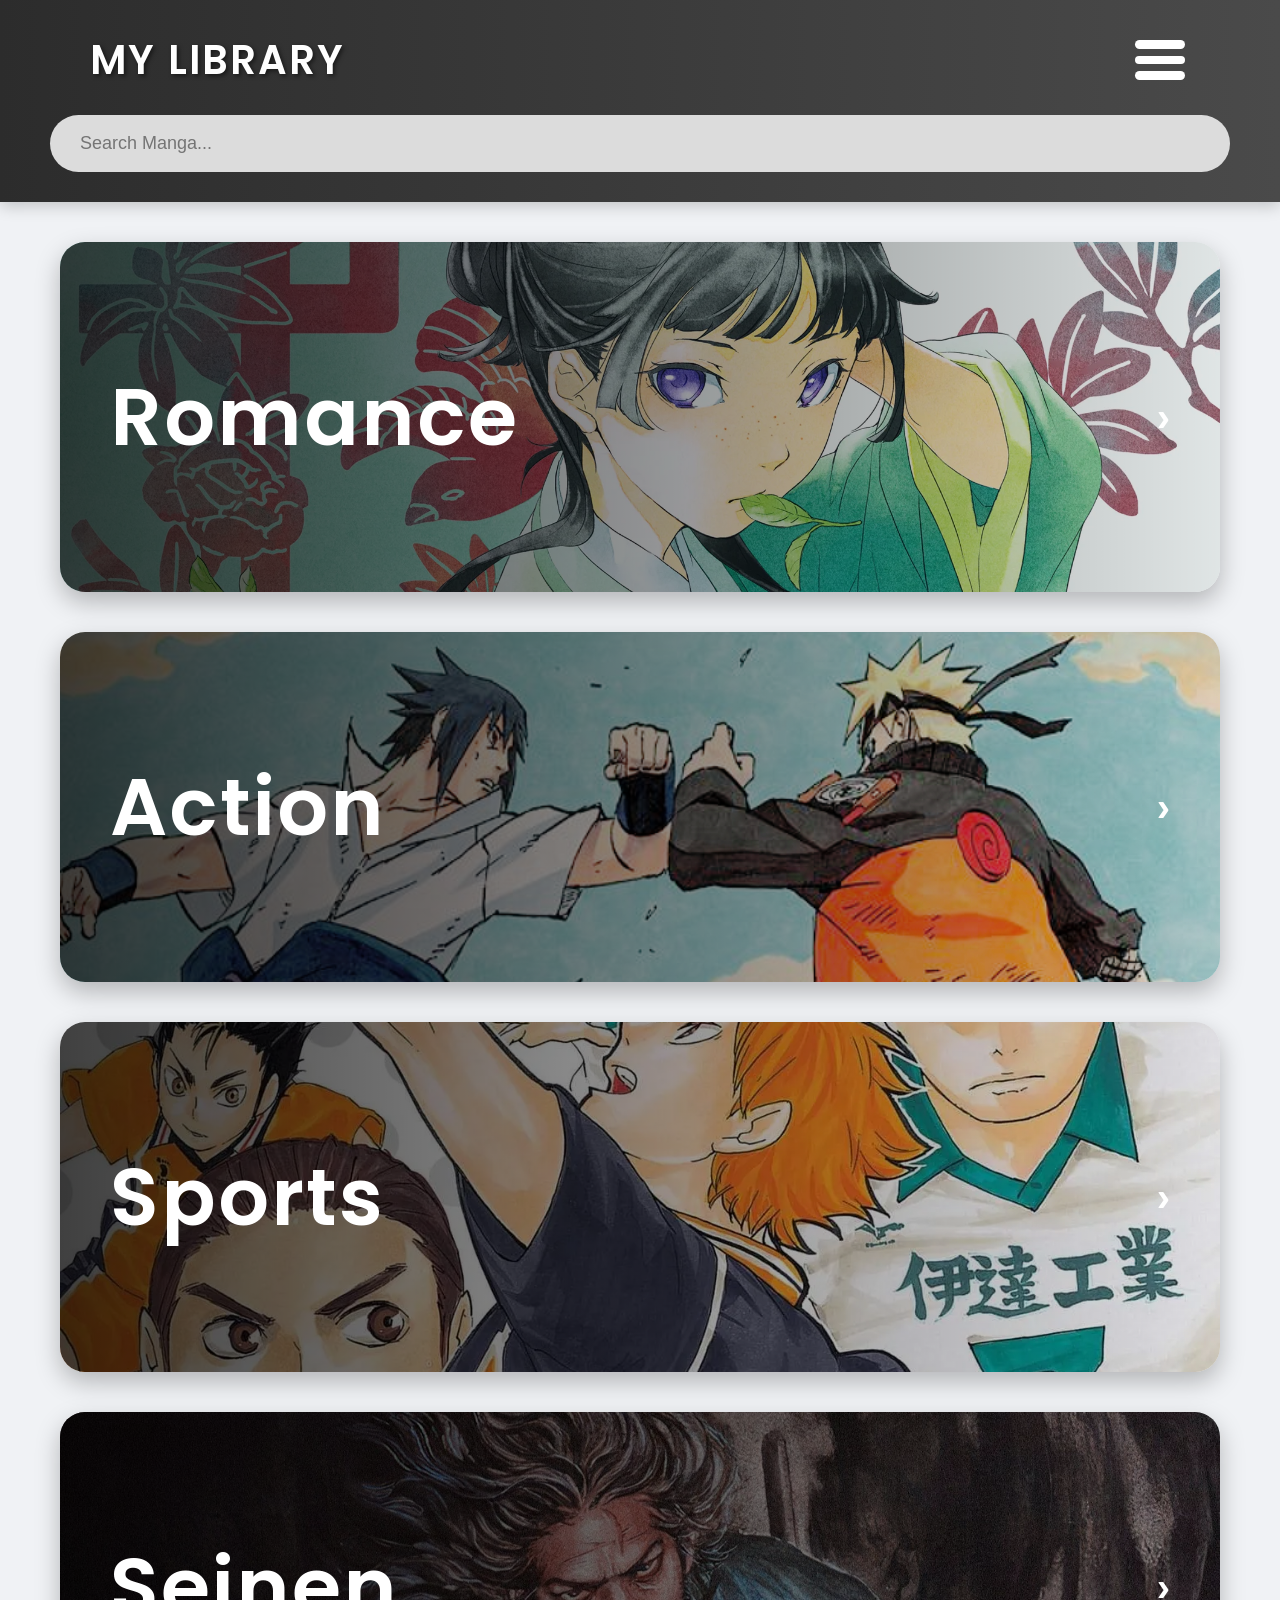
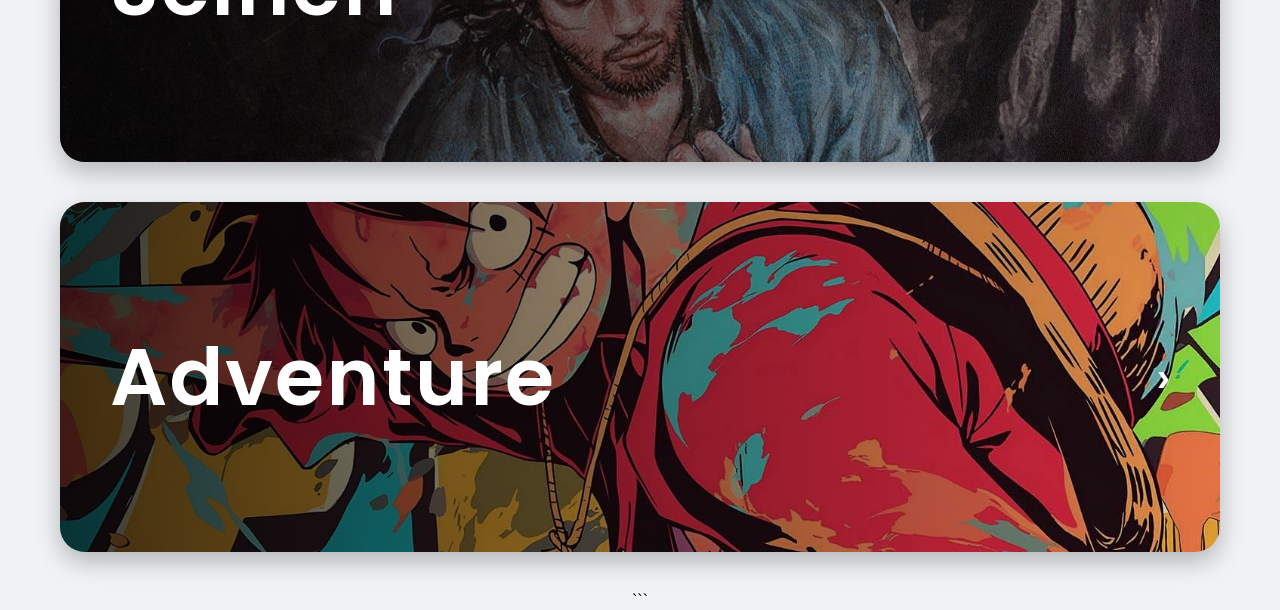
==== index.html @ 6d5a60b9 "first commit" ====
<!DOCTYPE html>
<html lang="en">

<head>
    <meta charset="UTF-8">
    <meta name="viewport" content="width=device-width, initial-scale=1.0">
    <title>My Library</title>
    <link rel="stylesheet" href="style.css">
    <link href="https://fonts.googleapis.com/css2?family=Poppins:wght@400;600;700&display=swap" rel="stylesheet">
</head>

<body>

    <!-- 1. Checkbox -->
    <input type="checkbox" id="menu-toggle">

    <!-- 2. Overlay and panel RIGHT after checkbox -->
    <label for="menu-toggle" class="menu-overlay"></label>

    <!-- Panel header with title and close button -->
    <div class="menu-panel">
        <div class="menu-panel-header">
            <h2>Menu</h2>
            <label for="menu-toggle" class="menu-close">
                <span></span>
                <span></span>
                <span></span>
            </label>
        </div>
        <!-- Mga navigation links -->
        <a href="index.html" class="menu-item">Home <span class="menu-chevron">›</span></a>
        <a href="favorites.html" class="menu-item">Favorites <span class="menu-chevron">›</span></a>
        <a href="#" class="menu-item">Profile <span class="menu-chevron">›</span></a>
        <a href="#" class="menu-item">Settings <span class="menu-chevron">›</span></a>

        <div class="menu-divider"></div>
        <div class="menu-section-label">Genre</div>

        <!-- Genre navigation links -->
        <a href="romance.html" class="menu-item">Romance <span class="menu-chevron">›</span></a>
        <a href="action.html" class="menu-item">Action <span class="menu-chevron">›</span></a>
        <a href="sports.html" class="menu-item">Sports <span class="menu-chevron">›</span></a>
        <a href="seinen.html" class="menu-item">Seinen <span class="menu-chevron">›</span></a>
        <a href="adventure.html" class="menu-item">Adventure <span class="menu-chevron">›</span></a>
    </div>

    <!-- 3. Rest of the page -->
    <header class="app-header">
        <div class="header-top">
            <h1>My Library</h1>
            <label for="menu-toggle" class="menu">
                <span></span>
                <span></span>
                <span></span>
            </label>
        </div>

        <div class="search-box">
            <input type="text" placeholder="Search Manga...">
        </div>
    </header>

    <div class="genres">

        <a href="romance.html" class="genre-card">
            <img src="image/apothecarydiaries_1920x944_banner_231018_--fvV6QQS0b.webp" alt="Romance">
            <span>Romance</span>
            <div class="chevron">&#8250;</div>
        </a>

        <a href="action.html" class="genre-card">
            <img src="image/GREzFTSXkAACsFz.png" alt="Action">
            <span>Action</span>
            <div class="chevron">&#8250;</div>
        </a>

        <a href="sports.html" class="genre-card">
            <img src="image/haikfeat-min.webp" alt="Sports">
            <span>Sports</span>
            <div class="chevron">&#8250;</div>
        </a>

        <a href="seinen.html" class="genre-card">
            <img src="image/eqtrkqy7kyqb1.jpg" alt="Seinen">
            <span>Seinen</span>
            <div class="chevron">&#8250;</div>
        </a>

        <a href="adventure.html" class="genre-card">
            <img src="image/one-piece-luffy-street-art-captain-desktop-wallpaper-preview.jpg" alt="Adventure">
            <span>Adventure</span>
            <div class="chevron">&#8250;</div>
        </a>

    </div>

</body>

</html>
```
---- style.css ----
/* ============================================================
   RESET & BASE
   Normalizes browser defaults and sets the global font/layout
============================================================ */
* {
    margin: 0;
    padding: 0;
    box-sizing: border-box;
    font-family: Arial, Helvetica, sans-serif;
}

body {
    margin: 0;
    padding: 0;
    background: #f0f2f5;
    display: flex;
    flex-direction: column;
    min-height: 100vh;
    align-items: center;
}


/* ============================================================
   HEADER
   Full-width dark gradient bar containing the title,
   hamburger button, and search box
============================================================ */
.app-header {
    width: 100%;
    background: linear-gradient(to right, #2c2c2c, #4a4a4a);
    padding: 30px 50px;
    display: flex;
    flex-direction: column;
    gap: 25px;
    box-shadow: 0 4px 15px rgba(0, 0, 0, 0.2);
    margin: 0;
}

.header-top {
    display: flex;
    justify-content: space-between;
    align-items: center;
    gap: 20px;
    padding: 0 40px;
}

/* App title */
.app-header h1 {
    color: white;
    font-family: 'Poppins', sans-serif;
    font-size: 40px;
    font-weight: 600;
    text-transform: uppercase;
    letter-spacing: 2px;
    text-shadow: 2px 2px 4px rgba(0, 0, 0, 0.5);
}

/* ── Hamburger Button ───────────────────────────────────── */
.menu {
    width: 60px;
    height: 60px;
    padding: 10px;
    background: transparent;
    border: none;
    color: white;
    display: flex;
    flex-direction: column;
    justify-content: center;
    align-items: center;
    gap: 7px;
    cursor: pointer;
    font-size: 30px;
    transition: transform 0.3s ease;
}

.menu:hover {
    transform: scale(1.1);
    color: #ffcc00;
}

/* Hamburger lines */
.menu span {
    width: 50px;
    height: 10px;
    background: white;
    border-radius: 30px;
    transition: background 0.3s ease;
}

.menu:hover span {
    background: #ffcc00;
}

/* ── Search Box ─────────────────────────────────────────── */
.search-box {
    width: 100%;
    max-width: 2000px;
    margin: 0 auto;
}

.search-box input {
    width: 100%;
    padding: 18px 30px;
    border-radius: 30px;
    border: none;
    outline: none;
    background: #dcdcdc;
    font-size: 18px;
}


/* Cards container */
.genres {
    width: 100%;
    max-width: 1200px;
    display: flex;
    flex-direction: column;
    gap: 40px;
    padding: 40px 20px;
}

/* Individual card */
.genre-card {
    position: relative;
    height: 350px;
    width: 100%;
    border-radius: 25px;
    overflow: hidden;
    cursor: pointer;
    padding: 0;
    display: block;
    text-decoration: none;
    color: inherit;
    box-shadow: 0 10px 25px rgba(0, 0, 0, 0.25);
    transition: transform 0.3s ease, box-shadow 0.3s ease;
}

/* Hover lift effect */
.genre-card:hover {
    transform: translateY(-5px);
    box-shadow: 0 15px 35px rgba(0, 0, 0, 0.3);
}

/* Banner image fills the card */
.genre-card img {
    width: 100%;
    height: 100%;
    object-fit: cover;
}

/* Dark gradient overlay — left-heavy so the label stays readable */
.genre-card::after {
    content: "";
    position: absolute;
    inset: 0;
    background: linear-gradient(to right, rgba(0, 0, 0, 0.75), rgba(0, 0, 0, 0.1));
}

/* Genre label (e.g. "Romance") */
.genre-card span {
    position: absolute;
    left: 50px;
    top: 50%;
    transform: translateY(-50%);
    color: white;
    font-size: 80px;
    font-weight: 600;
    font-family: 'Poppins', sans-serif;
    letter-spacing: 2px;
    z-index: 2;
}

/* Click/tap press effect */
.genre-card:active {
    transform: scale(0.99);
}

/* Right-side arrow chevron */
.chevron {
    position: absolute;
    right: 50px;
    top: 50%;
    transform: translateY(-50%);
    color: white;
    font-size: 40px;
    font-weight: bold;
    z-index: 2;
}


/* ============================================================
   HAMBURGER MENU SYSTEM
   Pure-CSS slide-in panel controlled by a hidden checkbox.
   Sibling combinators (~) connect the checkbox to the overlay
   and panel so no JavaScript is needed.
============================================================ */

/* Hidden checkbox — the actual toggle state holder */
#menu-toggle {
    display: none;
}

/* ── Dimmed Overlay ─────────────────────────────────────── */
/* Covers the page behind the panel; click to close */
.menu-overlay {
    position: fixed;
    inset: 0;
    background: rgba(0, 0, 0, 0.45);
    z-index: 100;
    opacity: 0;
    pointer-events: none;
    transition: opacity 0.35s ease;
    cursor: pointer;
}

/* ── Slide-in Panel ─────────────────────────────────────── */
.menu-panel {
    position: fixed;
    top: 0;
    right: 0;
    width: 260px;
    height: 100%;
    background: #ececec;
    z-index: 101;
    transform: translateX(100%);
    /* hidden off-screen to the right */
    transition: transform 0.35s cubic-bezier(0.4, 0, 0.2, 1);
    display: flex;
    flex-direction: column;
    overflow-y: auto;
}

/* When checkbox is checked: show overlay and slide panel in */
#menu-toggle:checked~.menu-overlay {
    opacity: 1;
    pointer-events: all;
}

#menu-toggle:checked~.menu-panel {
    transform: translateX(0);
}

/* ── Panel Header ───────────────────────────────────────── */
.menu-panel-header {
    display: flex;
    align-items: center;
    justify-content: space-between;
    padding: 24px 24px 20px;
}

.menu-panel-header h2 {
    font-family: 'Poppins', sans-serif;
    font-size: 22px;
    font-weight: 700;
    color: #1a1a1a;
}

/* ── Close Button (X icon) ──────────────────────────────── */
.menu-close {
    cursor: pointer;
    display: flex;
    flex-direction: column;
    gap: 5px;
    padding: 6px;
}

/* Three lines that animate into an X when menu is open */
.menu-close span {
    width: 26px;
    height: 3px;
    background: #1a1a1a;
    border-radius: 30px;
    display: block;
    transition: transform 0.3s ease, opacity 0.3s ease;
    transform-origin: center;
}

/* Top line rotates to form the first diagonal of X */
#menu-toggle:checked~.menu-panel .menu-close span:nth-child(1) {
    transform: translateY(8px) rotate(45deg);
}

/* Middle line fades out */
#menu-toggle:checked~.menu-panel .menu-close span:nth-child(2) {
    opacity: 0;
}

/* Bottom line rotates to form the second diagonal of X */
#menu-toggle:checked~.menu-panel .menu-close span:nth-child(3) {
    transform: translateY(-8px) rotate(-45deg);
}

/* ── Menu Items & Sections ──────────────────────────────── */

/* Section label (e.g. "Genre") */
.menu-section-label {
    font-family: 'Poppins', sans-serif;
    font-size: 13px;
    font-weight: 700;
    color: #888;
    text-transform: uppercase;
    letter-spacing: 1px;
    padding: 18px 24px 8px;
}

/* Individual nav link row */
.menu-item {
    display: flex;
    align-items: center;
    justify-content: space-between;
    padding: 14px 24px;
    font-family: 'Poppins', sans-serif;
    font-size: 16px;
    font-weight: 600;
    color: #1a1a1a;
    text-decoration: none;
    transition: background 0.2s ease;
    border-radius: 10px;
    margin: 0 8px;
}

.menu-item:hover {
    background: rgba(0, 0, 0, 0.06);
}

/* Right-side › arrow on each menu item */
.menu-chevron {
    font-size: 20px;
    color: #555;
}

/* Thin horizontal rule between nav groups */
.menu-divider {
    height: 1px;
    background: rgba(0, 0, 0, 0.1);
    margin: 8px 24px;
}
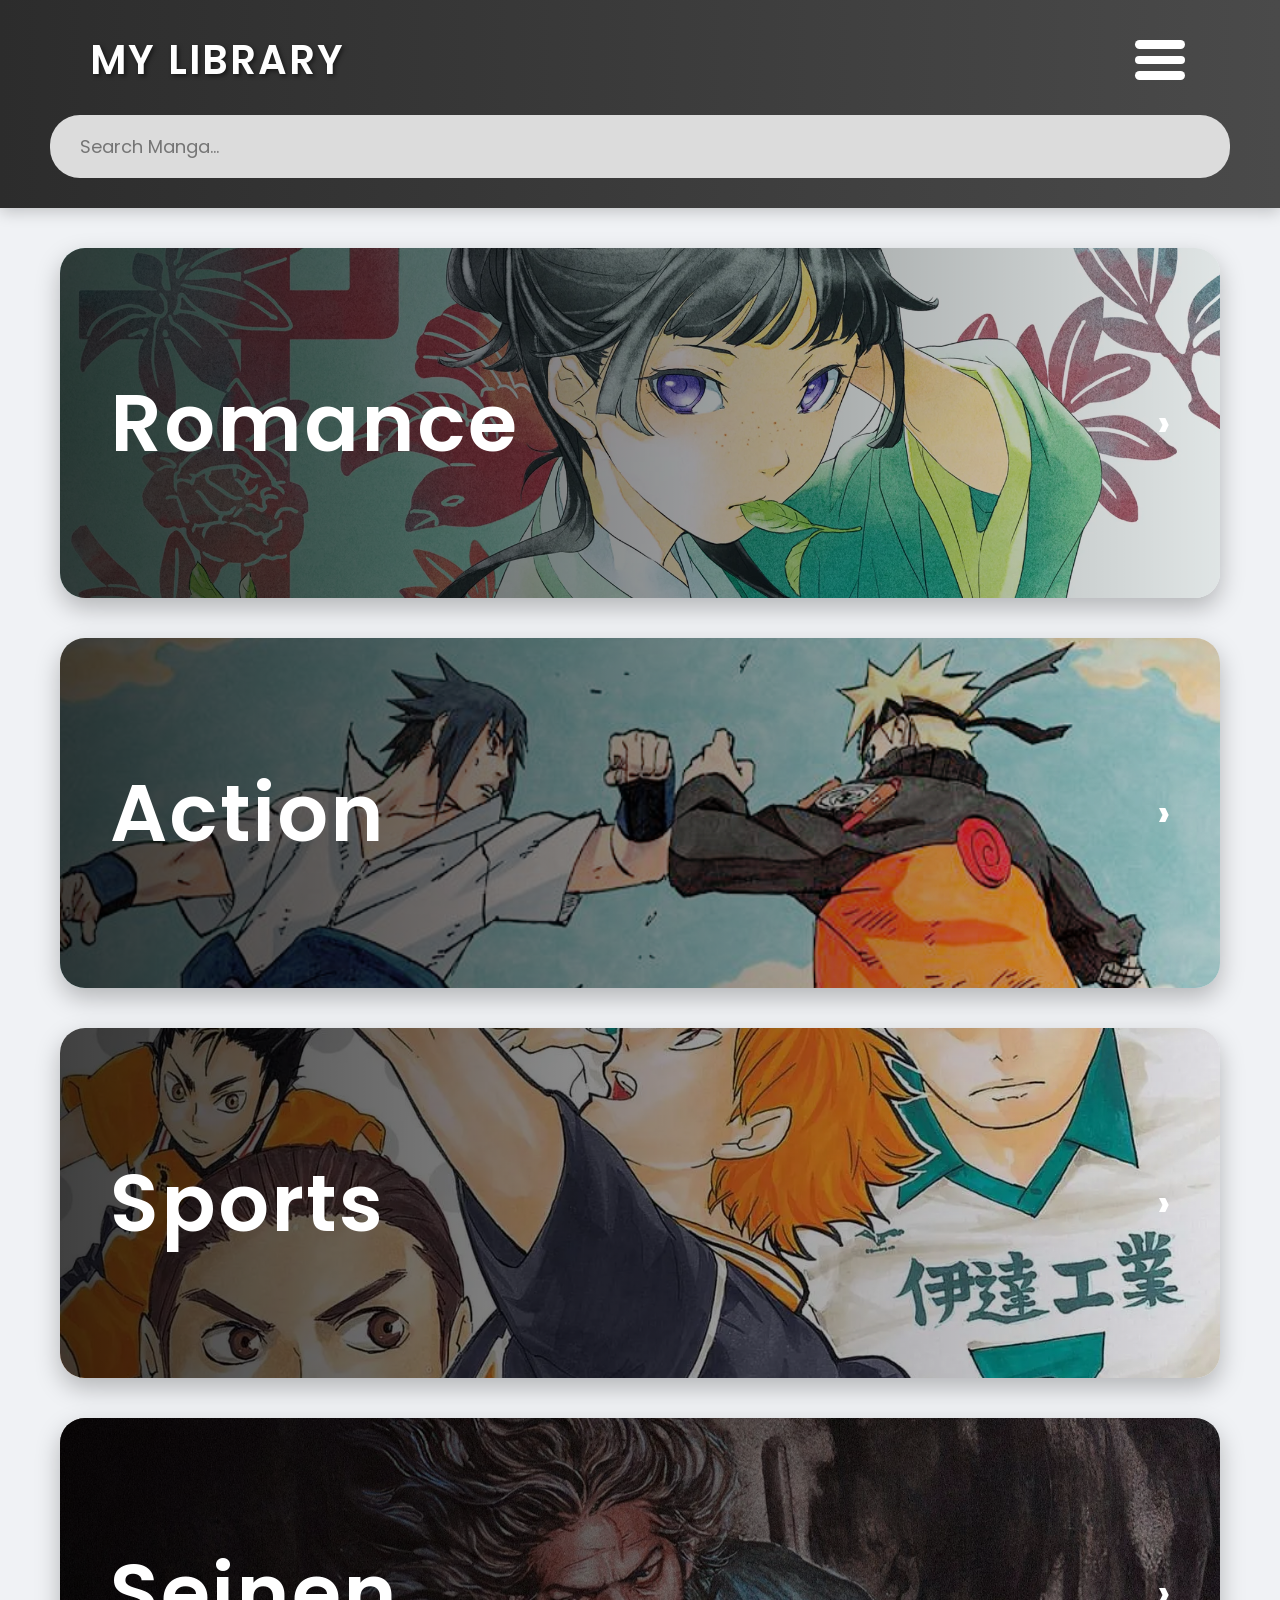
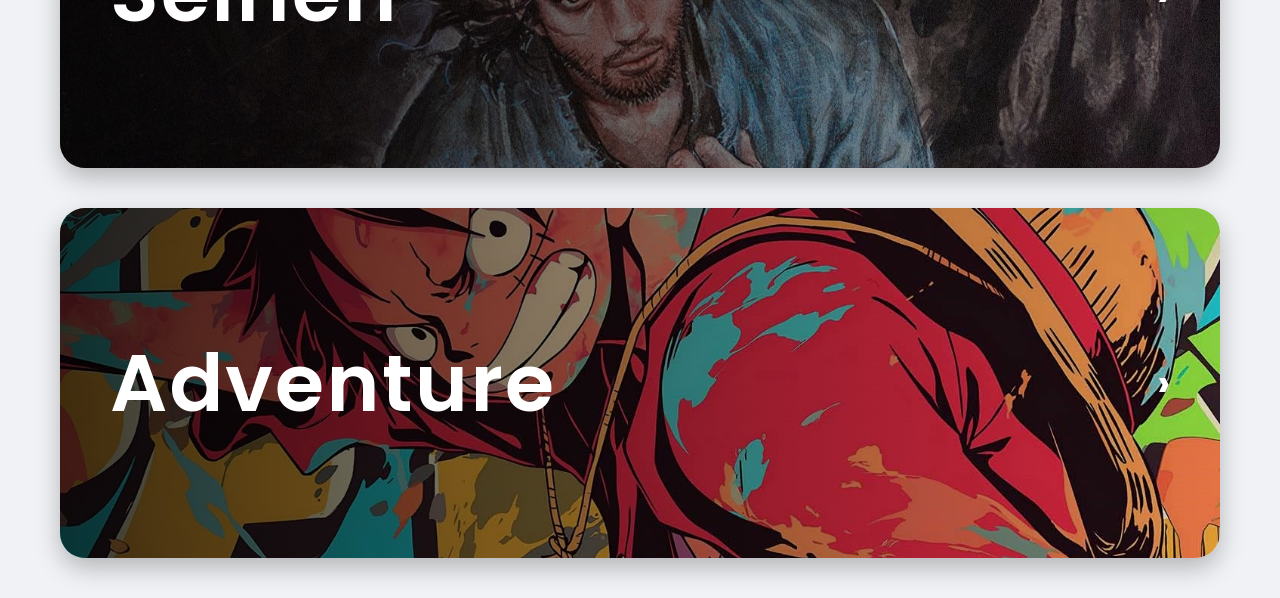
==== commit 77fe2399: "HOOOO daghan pa kulang" ====
--- a/index.html
+++ b/index.html
@@ -30,8 +30,8 @@
         <!-- Mga navigation links -->
         <a href="index.html" class="menu-item">Home <span class="menu-chevron">›</span></a>
         <a href="favorites.html" class="menu-item">Favorites <span class="menu-chevron">›</span></a>
-        <a href="#" class="menu-item">Profile <span class="menu-chevron">›</span></a>
-        <a href="#" class="menu-item">Settings <span class="menu-chevron">›</span></a>
+        <a href="#" class="menu-item">Manga Stats <span class="menu-chevron">›</span></a>
+        <a href="#" class="menu-item">About <span class="menu-chevron">›</span></a>
 
         <div class="menu-divider"></div>
         <div class="menu-section-label">Genre</div>
@@ -66,35 +66,72 @@
             <img src="image/apothecarydiaries_1920x944_banner_231018_--fvV6QQS0b.webp" alt="Romance">
             <span>Romance</span>
             <div class="chevron">&#8250;</div>
+            <div class="genre-info">
+                <h3>About this Genre</h3>
+                <p>Romance manga focuses on emotional relationships, character growth, and heartfelt storytelling. It
+                    explores themes like love, friendship, trust, and self-discovery as characters gradually build
+                    deeper connections through shared experiences and challenges. These stories highlight emotions,
+                    personal struggles, and meaningful communication, showing how relationships help characters grow and
+                    understand themselves better.</p>
+            </div>
         </a>
 
         <a href="action.html" class="genre-card">
             <img src="image/GREzFTSXkAACsFz.png" alt="Action">
             <span>Action</span>
             <div class="chevron">&#8250;</div>
+            <div class="genre-info">
+                <h3>About this Genre</h3>
+                <p>Action manga focuses on fast-paced battles, intense challenges, and exciting adventures. It often
+                    follows characters facing dangerous enemies or difficult missions, highlighting themes like courage,
+                    teamwork, determination, and perseverance. Through dramatic fights and personal growth, these
+                    stories show characters overcoming obstacles and becoming stronger both physically and mentally.</p>
+            </div>
         </a>
 
         <a href="sports.html" class="genre-card">
             <img src="image/haikfeat-min.webp" alt="Sports">
             <span>Sports</span>
             <div class="chevron">&#8250;</div>
+            <div class="genre-info">
+                <h3>About this Genre</h3>
+                <p>Sports manga focuses on athletic competition, training, and teamwork as characters strive to improve
+                    their skills and achieve their goals. These stories highlight dedication, discipline, perseverance,
+                    and sportsmanship while showing athletes overcoming challenges, rivalries, and self-doubt. Through
+                    hard work and teamwork, characters grow both as players and individuals, forming strong bonds along
+                    the way.</p>
+            </div>
         </a>
 
         <a href="seinen.html" class="genre-card">
             <img src="image/eqtrkqy7kyqb1.jpg" alt="Seinen">
             <span>Seinen</span>
             <div class="chevron">&#8250;</div>
+            <div class="genre-info">
+                <h3>About this Genre</h3>
+                <p>Seinen manga is aimed at mature audiences and features deeper themes, complex storytelling, and
+                    realistic portrayals of life. It often explores psychological struggles, moral dilemmas, and serious
+                    issues such as identity, power, and personal choices. With detailed narratives and layered
+                    characters, seinen manga focuses on character growth, internal conflicts, and the complexities of
+                    human nature and society.</p>
+            </div>
         </a>
 
         <a href="adventure.html" class="genre-card">
             <img src="image/one-piece-luffy-street-art-captain-desktop-wallpaper-preview.jpg" alt="Adventure">
             <span>Adventure</span>
             <div class="chevron">&#8250;</div>
+            <div class="genre-info">
+                <h3>About this Genre</h3>
+                <p>Adventure manga follows characters on exciting journeys as they explore new places, face challenges,
+                    and pursue a clear goal like treasure, dreams, or protection. Along the way, they meet enemies and
+                    allies, gaining strength, skills, and friendships. These stories highlight exploration, action, and
+                    personal growth through perseverance and teamwork.</p>
+            </div>
         </a>
 
     </div>
 
 </body>
 
-</html>
-```+</html>
--- a/style.css
+++ b/style.css
@@ -2,11 +2,13 @@
    RESET & BASE
    Normalizes browser defaults and sets the global font/layout
 ============================================================ */
+@import url('https://fonts.googleapis.com/css2?family=Poppins:wght@400;600;700&display=swap');
+
 * {
     margin: 0;
     padding: 0;
     box-sizing: border-box;
-    font-family: Arial, Helvetica, sans-serif;
+    font-family: 'Poppins', Arial, Helvetica, sans-serif;
 }
 
 body {
@@ -21,178 +23,9 @@
 
 
 /* ============================================================
-   HEADER
-   Full-width dark gradient bar containing the title,
-   hamburger button, and search box
-============================================================ */
-.app-header {
-    width: 100%;
-    background: linear-gradient(to right, #2c2c2c, #4a4a4a);
-    padding: 30px 50px;
-    display: flex;
-    flex-direction: column;
-    gap: 25px;
-    box-shadow: 0 4px 15px rgba(0, 0, 0, 0.2);
-    margin: 0;
-}
-
-.header-top {
-    display: flex;
-    justify-content: space-between;
-    align-items: center;
-    gap: 20px;
-    padding: 0 40px;
-}
-
-/* App title */
-.app-header h1 {
-    color: white;
-    font-family: 'Poppins', sans-serif;
-    font-size: 40px;
-    font-weight: 600;
-    text-transform: uppercase;
-    letter-spacing: 2px;
-    text-shadow: 2px 2px 4px rgba(0, 0, 0, 0.5);
-}
-
-/* ── Hamburger Button ───────────────────────────────────── */
-.menu {
-    width: 60px;
-    height: 60px;
-    padding: 10px;
-    background: transparent;
-    border: none;
-    color: white;
-    display: flex;
-    flex-direction: column;
-    justify-content: center;
-    align-items: center;
-    gap: 7px;
-    cursor: pointer;
-    font-size: 30px;
-    transition: transform 0.3s ease;
-}
-
-.menu:hover {
-    transform: scale(1.1);
-    color: #ffcc00;
-}
-
-/* Hamburger lines */
-.menu span {
-    width: 50px;
-    height: 10px;
-    background: white;
-    border-radius: 30px;
-    transition: background 0.3s ease;
-}
-
-.menu:hover span {
-    background: #ffcc00;
-}
-
-/* ── Search Box ─────────────────────────────────────────── */
-.search-box {
-    width: 100%;
-    max-width: 2000px;
-    margin: 0 auto;
-}
-
-.search-box input {
-    width: 100%;
-    padding: 18px 30px;
-    border-radius: 30px;
-    border: none;
-    outline: none;
-    background: #dcdcdc;
-    font-size: 18px;
-}
-
-
-/* Cards container */
-.genres {
-    width: 100%;
-    max-width: 1200px;
-    display: flex;
-    flex-direction: column;
-    gap: 40px;
-    padding: 40px 20px;
-}
-
-/* Individual card */
-.genre-card {
-    position: relative;
-    height: 350px;
-    width: 100%;
-    border-radius: 25px;
-    overflow: hidden;
-    cursor: pointer;
-    padding: 0;
-    display: block;
-    text-decoration: none;
-    color: inherit;
-    box-shadow: 0 10px 25px rgba(0, 0, 0, 0.25);
-    transition: transform 0.3s ease, box-shadow 0.3s ease;
-}
-
-/* Hover lift effect */
-.genre-card:hover {
-    transform: translateY(-5px);
-    box-shadow: 0 15px 35px rgba(0, 0, 0, 0.3);
-}
-
-/* Banner image fills the card */
-.genre-card img {
-    width: 100%;
-    height: 100%;
-    object-fit: cover;
-}
-
-/* Dark gradient overlay — left-heavy so the label stays readable */
-.genre-card::after {
-    content: "";
-    position: absolute;
-    inset: 0;
-    background: linear-gradient(to right, rgba(0, 0, 0, 0.75), rgba(0, 0, 0, 0.1));
-}
-
-/* Genre label (e.g. "Romance") */
-.genre-card span {
-    position: absolute;
-    left: 50px;
-    top: 50%;
-    transform: translateY(-50%);
-    color: white;
-    font-size: 80px;
-    font-weight: 600;
-    font-family: 'Poppins', sans-serif;
-    letter-spacing: 2px;
-    z-index: 2;
-}
-
-/* Click/tap press effect */
-.genre-card:active {
-    transform: scale(0.99);
-}
-
-/* Right-side arrow chevron */
-.chevron {
-    position: absolute;
-    right: 50px;
-    top: 50%;
-    transform: translateY(-50%);
-    color: white;
-    font-size: 40px;
-    font-weight: bold;
-    z-index: 2;
-}
-
-
-/* ============================================================
-   HAMBURGER MENU SYSTEM
-   Pure-CSS slide-in panel controlled by a hidden checkbox.
-   Sibling combinators (~) connect the checkbox to the overlay
-   and panel so no JavaScript is needed.
+   HAMBURGER MENU SYSTEM — CHECKBOX TOGGLE
+   Must appear before overlay/panel in CSS since HTML places
+   #menu-toggle before .menu-overlay and .menu-panel
 ============================================================ */
 
 /* Hidden checkbox — the actual toggle state holder */
@@ -200,8 +33,11 @@
     display: none;
 }
 
-/* ── Dimmed Overlay ─────────────────────────────────────── */
-/* Covers the page behind the panel; click to close */
+
+/* ============================================================
+   MENU OVERLAY
+   Dimmed backdrop behind the slide-in panel; click to close
+============================================================ */
 .menu-overlay {
     position: fixed;
     inset: 0;
@@ -213,7 +49,17 @@
     cursor: pointer;
 }
 
-/* ── Slide-in Panel ─────────────────────────────────────── */
+/* Show overlay when checkbox is checked */
+#menu-toggle:checked~.menu-overlay {
+    opacity: 1;
+    pointer-events: all;
+}
+
+
+/* ============================================================
+   MENU PANEL
+   Slide-in drawer from the right side of the screen
+============================================================ */
 .menu-panel {
     position: fixed;
     top: 0;
@@ -230,12 +76,7 @@
     overflow-y: auto;
 }
 
-/* When checkbox is checked: show overlay and slide panel in */
-#menu-toggle:checked~.menu-overlay {
-    opacity: 1;
-    pointer-events: all;
-}
-
+/* Slide panel in when checkbox is checked */
 #menu-toggle:checked~.menu-panel {
     transform: translateX(0);
 }
@@ -290,18 +131,7 @@
     transform: translateY(-8px) rotate(-45deg);
 }
 
-/* ── Menu Items & Sections ──────────────────────────────── */
-
-/* Section label (e.g. "Genre") */
-.menu-section-label {
-    font-family: 'Poppins', sans-serif;
-    font-size: 13px;
-    font-weight: 700;
-    color: #888;
-    text-transform: uppercase;
-    letter-spacing: 1px;
-    padding: 18px 24px 8px;
-}
+/* ── Menu Items ─────────────────────────────────────────── */
 
 /* Individual nav link row */
 .menu-item {
@@ -329,9 +159,259 @@
     color: #555;
 }
 
+/* ── Menu Divider & Section Label ───────────────────────── */
+
 /* Thin horizontal rule between nav groups */
 .menu-divider {
     height: 1px;
     background: rgba(0, 0, 0, 0.1);
     margin: 8px 24px;
+}
+
+/* Section label (e.g. "Genre") */
+.menu-section-label {
+    font-family: 'Poppins', sans-serif;
+    font-size: 13px;
+    font-weight: 700;
+    color: #888;
+    text-transform: uppercase;
+    letter-spacing: 1px;
+    padding: 18px 24px 8px;
+}
+
+
+/* ============================================================
+   HEADER
+   Full-width dark gradient bar with title, hamburger, search
+============================================================ */
+.app-header {
+    width: 100%;
+    background: linear-gradient(to right, #2c2c2c, #4a4a4a);
+    padding: 30px 50px;
+    display: flex;
+    flex-direction: column;
+    gap: 25px;
+    box-shadow: 0 4px 15px rgba(0, 0, 0, 0.2);
+    margin: 0;
+}
+
+.header-top {
+    display: flex;
+    justify-content: space-between;
+    align-items: center;
+    gap: 20px;
+    padding: 0 40px;
+}
+
+/* App title */
+.app-header h1 {
+    color: white;
+    font-family: 'Poppins', sans-serif;
+    font-size: 40px;
+    font-weight: 600;
+    text-transform: uppercase;
+    letter-spacing: 2px;
+    text-shadow: 2px 2px 4px rgba(0, 0, 0, 0.5);
+}
+
+/* ── Hamburger Button ───────────────────────────────────── */
+.menu {
+    width: 60px;
+    height: 60px;
+    padding: 10px;
+    background: transparent;
+    border: none;
+    color: white;
+    display: flex;
+    flex-direction: column;
+    justify-content: center;
+    align-items: center;
+    gap: 7px;
+    cursor: pointer;
+    font-size: 30px;
+    transition: transform 0.3s ease;
+}
+
+.menu:hover {
+    transform: scale(1.1);
+    color: #ffcc00;
+}
+
+/* Hamburger lines */
+.menu span {
+    width: 50px;
+    height: 10px;
+    background: white;
+    border-radius: 30px;
+    transition: background 0.3s ease;
+}
+
+.menu:hover span {
+    background: #ffcc00;
+}
+
+/* ── Search Box ─────────────────────────────────────────── */
+.search-box {
+    width: 100%;
+    max-width: 2000px;
+    margin: 0 auto;
+}
+
+.search-box input {
+    width: 100%;
+    padding: 18px 30px;
+    border-radius: 30px;
+    border: none;
+    outline: none;
+    background: #dcdcdc;
+    font-size: 18px;
+}
+
+
+/* ============================================================
+   GENRE CARDS CONTAINER
+   Wraps all genre cards in a centered column layout
+============================================================ */
+.genres {
+    width: 100%;
+    max-width: 1200px;
+    display: flex;
+    flex-direction: column;
+    gap: 40px;
+    padding: 40px 20px;
+}
+
+
+/* ============================================================
+   GENRE CARD
+   Individual clickable banner card with image and label
+============================================================ */
+.genre-card {
+    position: relative;
+    height: 350px;
+    width: 100%;
+    border-radius: 25px;
+    overflow: hidden;
+    cursor: pointer;
+    padding: 0;
+    display: block;
+    text-decoration: none;
+    color: inherit;
+    box-shadow: 0 10px 25px rgba(0, 0, 0, 0.25);
+    transition: transform 0.3s ease, box-shadow 0.3s ease;
+}
+
+/* Hover lift effect */
+.genre-card:hover {
+    transform: translateY(-5px);
+    box-shadow: 0 15px 35px rgba(0, 0, 0, 0.3);
+}
+
+/* Click/tap press effect */
+.genre-card:active {
+    transform: scale(0.99);
+}
+
+/* Banner image fills the card */
+.genre-card img {
+    width: 100%;
+    height: 100%;
+    object-fit: cover;
+}
+
+/* Dark gradient overlay — left-heavy so the label stays readable */
+.genre-card::after {
+    content: "";
+    position: absolute;
+    inset: 0;
+    background: linear-gradient(to right, rgba(0, 0, 0, 0.75), rgba(0, 0, 0, 0.1));
+    z-index: 1;
+}
+
+/* ── Genre Label ────────────────────────────────────────── */
+/* e.g. "Romance", "Action" — sits on the left side */
+.genre-card span {
+    position: absolute;
+    left: 50px;
+    top: 50%;
+    transform: translateY(-50%);
+    color: white;
+    font-size: 80px;
+    font-weight: 600;
+    font-family: 'Poppins', sans-serif;
+    letter-spacing: 2px;
+    z-index: 2;
+}
+
+/* ── Chevron Arrow ──────────────────────────────────────── */
+/* Right-side › arrow indicator */
+.chevron {
+    position: absolute;
+    right: 50px;
+    top: 50%;
+    transform: translateY(-50%);
+    color: white;
+    font-size: 40px;
+    font-weight: bold;
+    z-index: 2;
+    transition: opacity 0.4s ease;
+}
+
+/* Hide chevron when info panel slides in */
+.genre-card:hover .chevron {
+    opacity: 0;
+}
+
+
+/* ============================================================
+   GENRE CARD — HOVER INFO PANEL
+   Dark panel slides in from the right, covers half the card,
+   reveals a title and justified genre description
+============================================================ */
+.genre-info {
+    position: absolute;
+    top: 0;
+    right: 0;
+    width: 50%;
+    height: 100%;
+    background: rgba(0, 0, 0, 0.82);
+    z-index: 3;
+    display: flex;
+    flex-direction: column;
+    justify-content: center;
+    padding: 40px 45px;
+    gap: 16px;
+
+    /* Gradient: transparent on left edge → dark on right, blends into the card */
+    background: linear-gradient(to right, transparent, rgba(0, 0, 0, 0.438) 30%, rgba(0, 0, 0, 0.798));
+
+    /* Start hidden — clipped off to the right */
+    transform: translateX(100%);
+    transition: transform 0.4s cubic-bezier(0.4, 0, 0.2, 1);
+}
+
+/* Slide panel in on card hover */
+.genre-card:hover .genre-info {
+    transform: translateX(0);
+}
+
+/* Genre title inside the hover panel */
+.genre-info h3 {
+    font-family: 'Poppins', sans-serif;
+    font-size: 28px;
+    font-weight: 700;
+    color: #ffffff;
+    letter-spacing: 1px;
+    border-bottom: 2px solid rgba(255, 255, 255, 0.25);
+    padding-bottom: 12px;
+}
+
+/* Description text — justified alignment */
+.genre-info p {
+    font-family: 'Poppins', sans-serif;
+    font-size: 15px;
+    font-weight: 400;
+    color: rgba(255, 255, 255, 0.88);
+    line-height: 1.75;
+    text-align: justify;
 }
